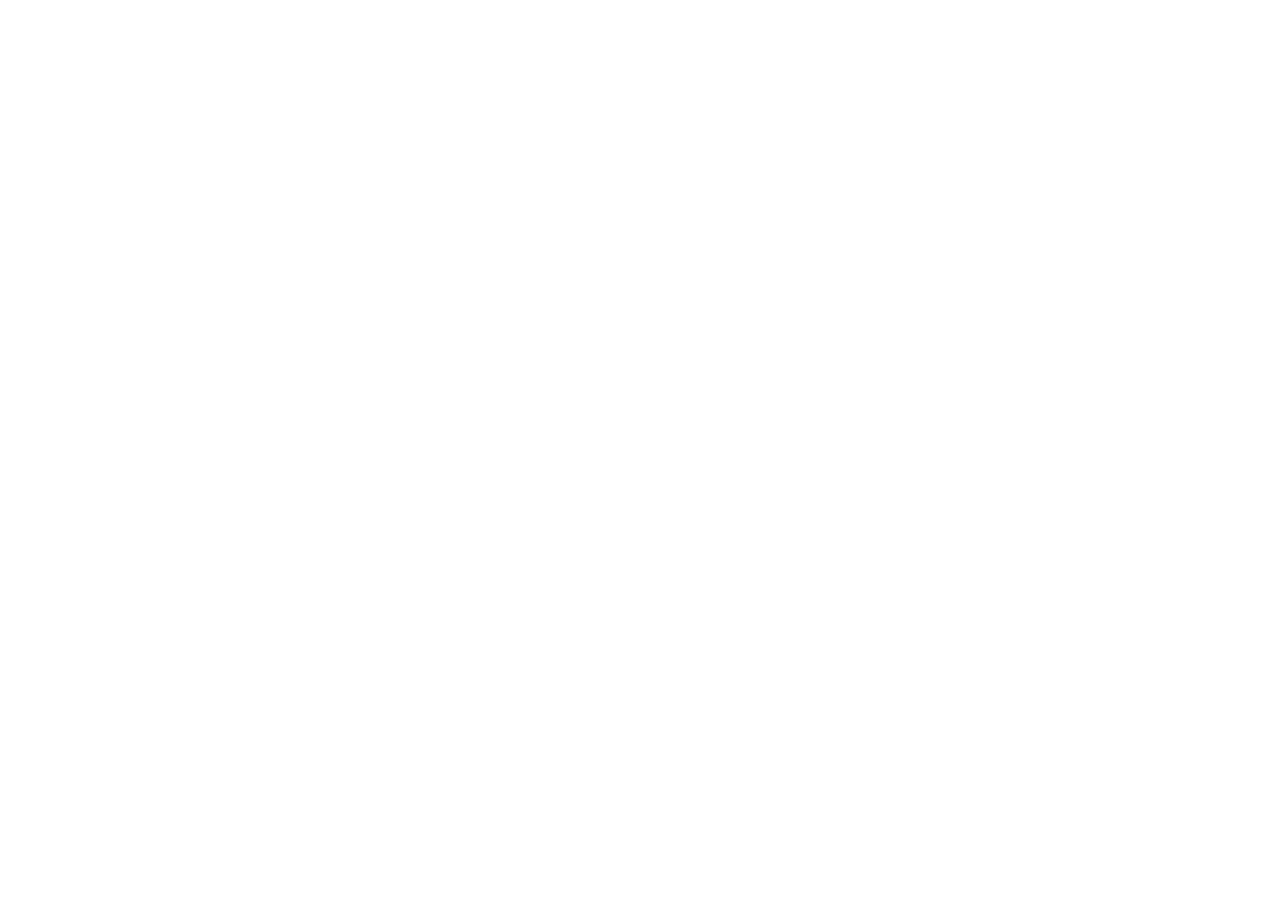
==== index.html @ 4f0bbcf7 "first commit" ====
<!DOCTYPE html>
<html lang="en">

<head>
    <meta charset="UTF-8">
    <meta name="viewport" content="width=device-width, initial-scale=1.0">
    <title>js-our-team</title>
    <link rel="stylesheet" href="./assets/css/style.css">
</head>

<body>
    <script src="./assets/script.js"></script>
</body>

</html>
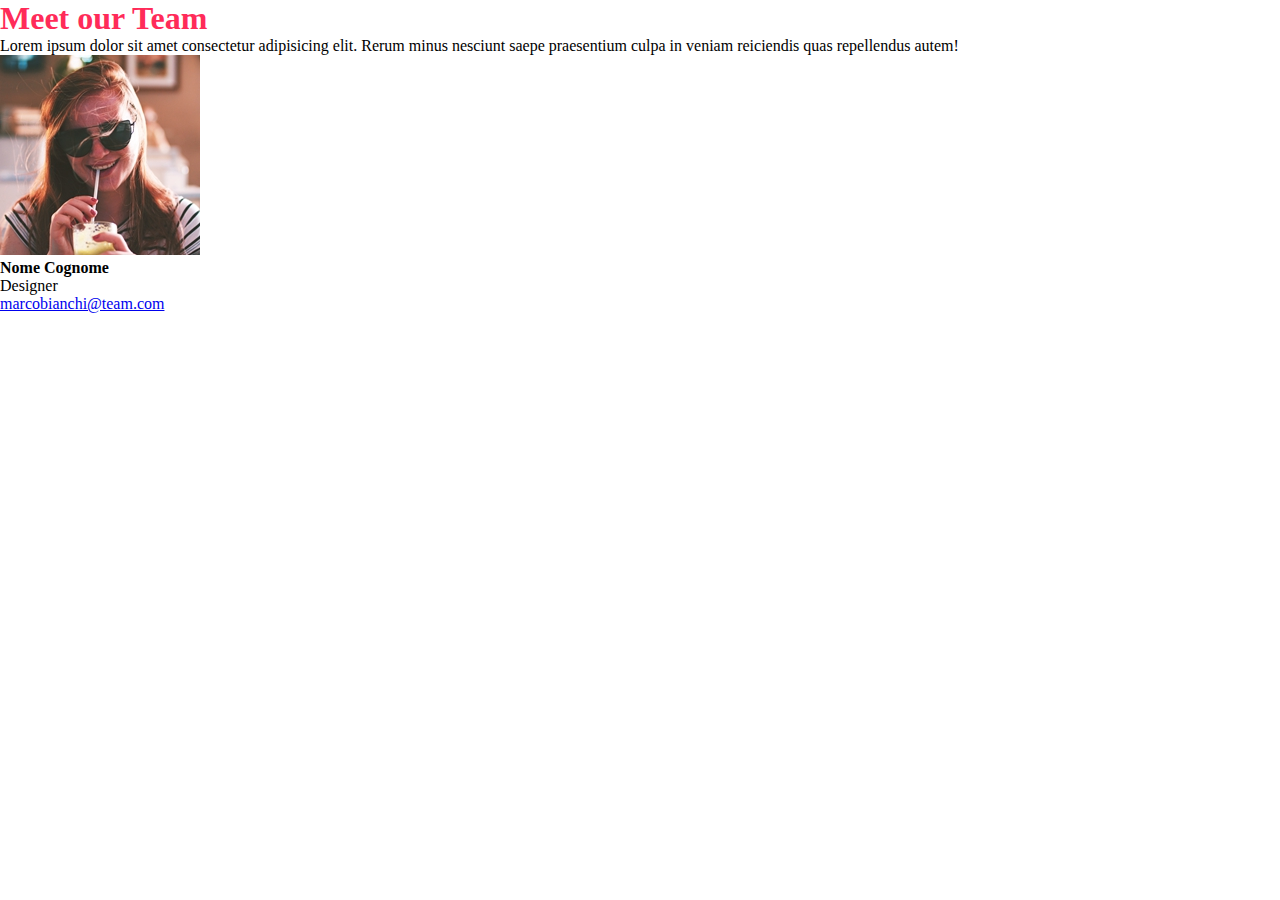
==== commit a8d30c90: "add html structure" ====
--- a/index.html
+++ b/index.html
@@ -9,6 +9,36 @@
 </head>
 
 <body>
+
+    <main>
+        <div>
+            <div>
+                <h1>Meet our Team</h1>
+                <p>
+                    Lorem ipsum dolor sit amet consectetur adipisicing elit. Rerum minus nesciunt saepe praesentium
+                    culpa in veniam reiciendis quas repellendus autem!
+                </p>
+            </div>
+        </div>
+
+        <section id="cards">
+            <div class="row d-flex">
+                <div class="col card">
+                    <img src="./assets/img/female1.png" alt="">
+                    <h4>Nome Cognome</h4>
+                    <p>Designer</p>
+                    <a href="#">marcobianchi@team.com</a>
+                </div>
+
+            </div>
+        </section>
+    </main>
+
+
+
+
+
+
     <script src="./assets/script.js"></script>
 </body>
 
--- a/assets/css/style.css
+++ b/assets/css/style.css
@@ -0,0 +1,20 @@
+* {
+    padding: 0;
+    margin: 0;
+    box-sizing: border-box;
+}
+
+:root {
+    --primary-color: rgb(255, 43, 89);
+    --secondary-color: white;
+    --card-background-color: black;
+    --email-color: rgb(48, 194, 252);
+}
+
+main {
+    background-color: var(--secondary-color);
+}
+
+h1 {
+    color: var(--primary-color);
+}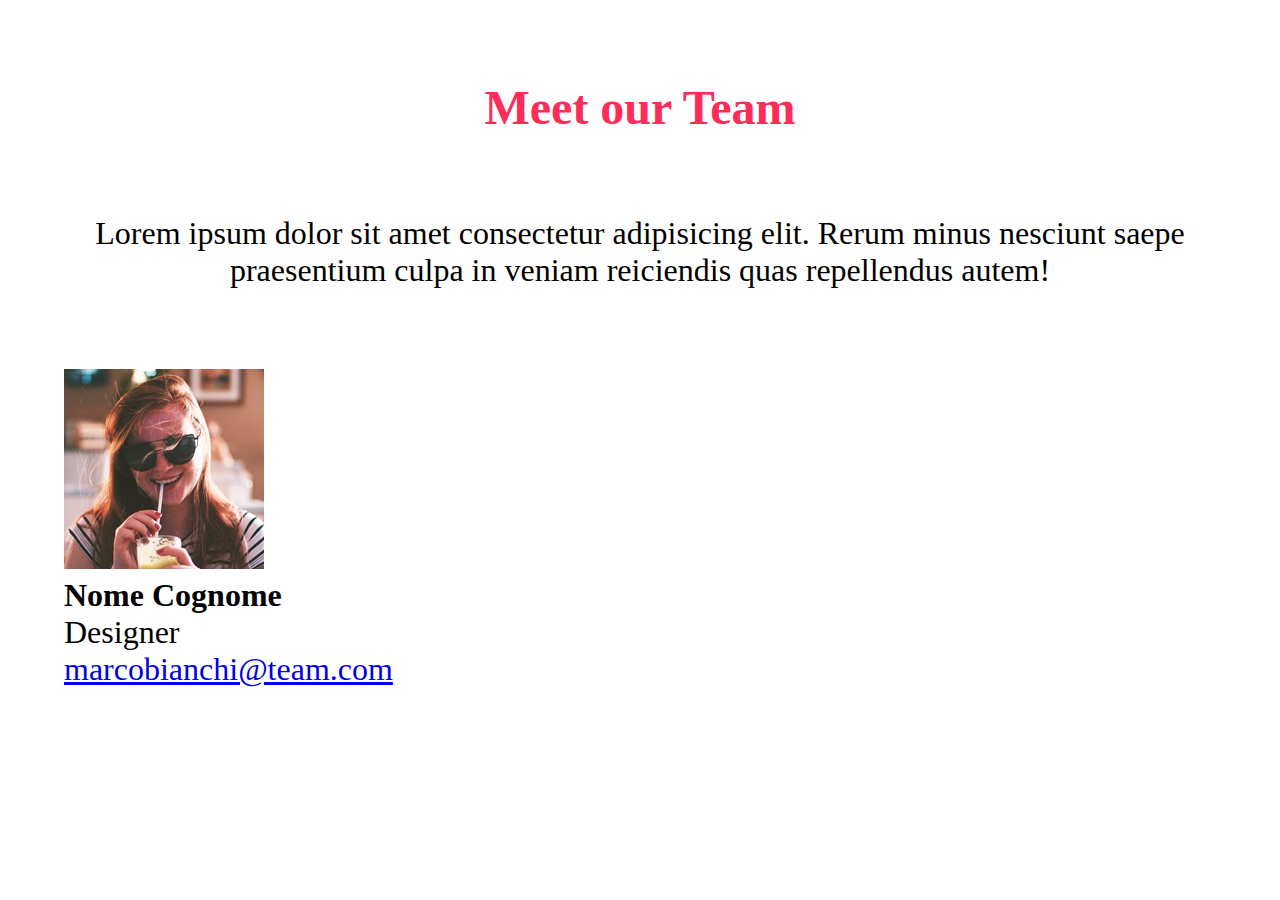
==== commit e81d5d3f: "add jumbotron" ====
--- a/index.html
+++ b/index.html
@@ -11,14 +11,12 @@
 <body>
 
     <main>
-        <div>
-            <div>
-                <h1>Meet our Team</h1>
-                <p>
-                    Lorem ipsum dolor sit amet consectetur adipisicing elit. Rerum minus nesciunt saepe praesentium
-                    culpa in veniam reiciendis quas repellendus autem!
-                </p>
-            </div>
+        <div id="jumbotron">
+            <h1>Meet our Team</h1>
+            <p>
+                Lorem ipsum dolor sit amet consectetur adipisicing elit. Rerum minus nesciunt saepe praesentium
+                culpa in veniam reiciendis quas repellendus autem!
+            </p>
         </div>
 
         <section id="cards">
--- a/assets/css/style.css
+++ b/assets/css/style.css
@@ -1,7 +1,9 @@
+/* #region common */
 * {
     padding: 0;
     margin: 0;
     box-sizing: border-box;
+    font-size: xx-large;
 }
 
 :root {
@@ -13,8 +15,37 @@
 
 main {
     background-color: var(--secondary-color);
+    margin: auto;
+    width: 90%;
 }
 
-h1 {
-    color: var(--primary-color);
-}+
+
+/* #endregion common */
+
+
+
+
+/* #region jumbotron */
+#jumbotron {
+    text-align: center;
+
+    h1 {
+        font-size: 1.5rem;
+        padding: 2.5rem;
+        color: var(--primary-color);
+    }
+
+    p {
+        padding-bottom: 2.5rem;
+    }
+}
+
+/* #endregion jumbotron */
+
+
+
+
+/* #region cards */
+
+/* #endregion cards */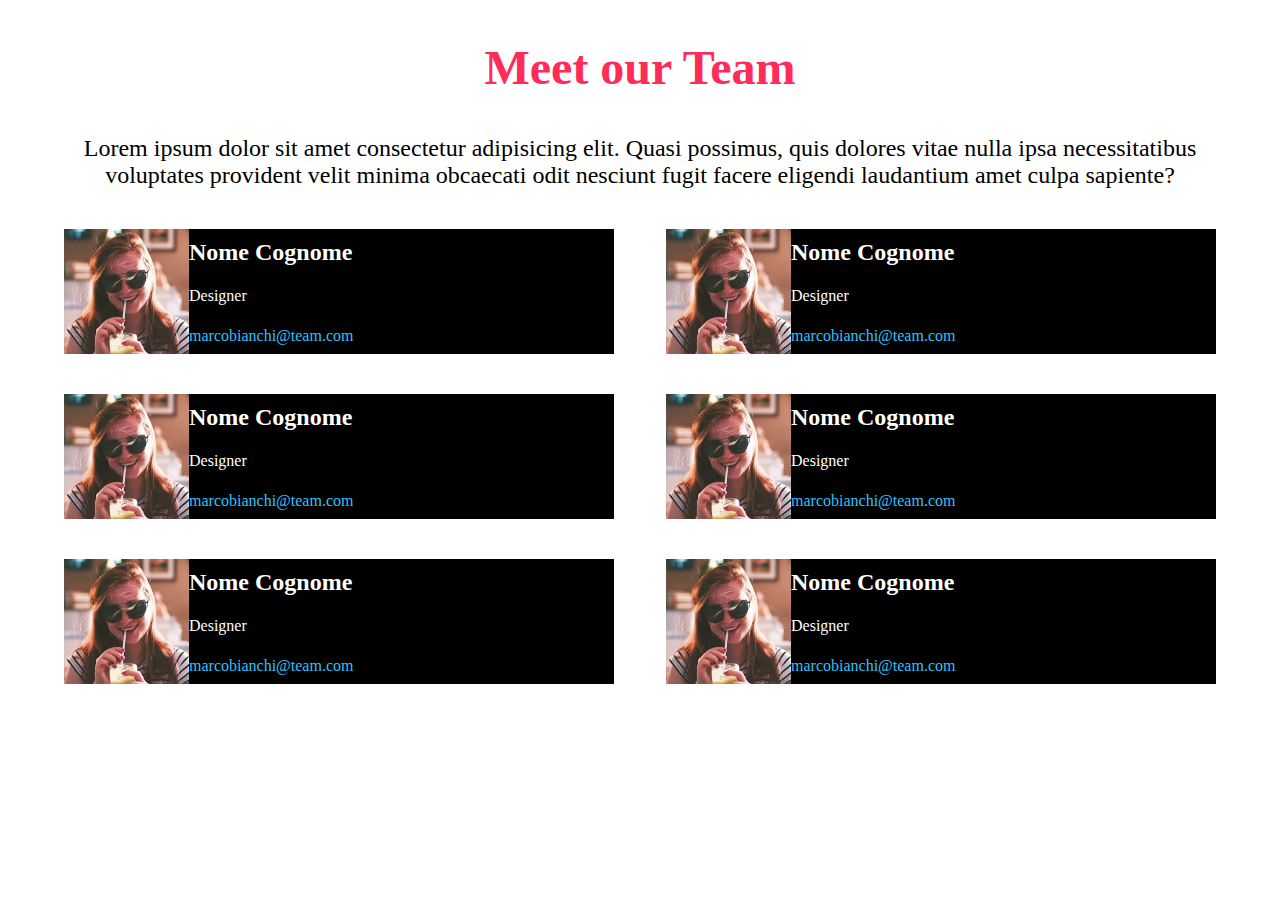
==== commit cf689a79: "add cards" ====
--- a/index.html
+++ b/index.html
@@ -8,26 +8,86 @@
     <link rel="stylesheet" href="./assets/css/style.css">
 </head>
 
-<body>
+<body class="debu">
 
     <main>
         <div id="jumbotron">
             <h1>Meet our Team</h1>
             <p>
-                Lorem ipsum dolor sit amet consectetur adipisicing elit. Rerum minus nesciunt saepe praesentium
-                culpa in veniam reiciendis quas repellendus autem!
+                Lorem ipsum dolor sit amet consectetur adipisicing elit. Quasi possimus, quis dolores vitae nulla ipsa
+                necessitatibus voluptates provident velit minima obcaecati odit nesciunt fugit facere eligendi
+                laudantium amet culpa sapiente?
             </p>
         </div>
 
         <section id="cards">
             <div class="row d-flex">
-                <div class="col card">
-                    <img src="./assets/img/female1.png" alt="">
-                    <h4>Nome Cognome</h4>
-                    <p>Designer</p>
-                    <a href="#">marcobianchi@team.com</a>
+                <div class="card d-flex">
+                    <div class="img-container">
+                        <img src="./assets/img/female1.png" alt="">
+                    </div>
+                    <div class="card-content d-flex">
+                        <h2>Nome Cognome</h2>
+                        <p>Designer</p>
+                        <a href="#">marcobianchi@team.com</a>
+                    </div>
+
                 </div>
+                <div class="card d-flex">
+                    <div class="img-container">
+                        <img src="./assets/img/female1.png" alt="">
+                    </div>
+                    <div class="card-content d-flex">
+                        <h2>Nome Cognome</h2>
+                        <p>Designer</p>
+                        <a href="#">marcobianchi@team.com</a>
+                    </div>
 
+                </div>
+                <div class="card d-flex">
+                    <div class="img-container">
+                        <img src="./assets/img/female1.png" alt="">
+                    </div>
+                    <div class="card-content d-flex">
+                        <h2>Nome Cognome</h2>
+                        <p>Designer</p>
+                        <a href="#">marcobianchi@team.com</a>
+                    </div>
+
+                </div>
+                <div class="card d-flex">
+                    <div class="img-container">
+                        <img src="./assets/img/female1.png" alt="">
+                    </div>
+                    <div class="card-content d-flex">
+                        <h2>Nome Cognome</h2>
+                        <p>Designer</p>
+                        <a href="#">marcobianchi@team.com</a>
+                    </div>
+
+                </div>
+                <div class="card d-flex">
+                    <div class="img-container">
+                        <img src="./assets/img/female1.png" alt="">
+                    </div>
+                    <div class="card-content d-flex">
+                        <h2>Nome Cognome</h2>
+                        <p>Designer</p>
+                        <a href="#">marcobianchi@team.com</a>
+                    </div>
+
+                </div>
+                <div class="card d-flex">
+                    <div class="img-container">
+                        <img src="./assets/img/female1.png" alt="">
+                    </div>
+                    <div class="card-content d-flex">
+                        <h2>Nome Cognome</h2>
+                        <p>Designer</p>
+                        <a href="#">marcobianchi@team.com</a>
+                    </div>
+
+                </div>
             </div>
         </section>
     </main>
--- a/assets/css/style.css
+++ b/assets/css/style.css
@@ -3,23 +3,66 @@
     padding: 0;
     margin: 0;
     box-sizing: border-box;
-    font-size: xx-large;
 }
 
 :root {
     --primary-color: rgb(255, 43, 89);
     --secondary-color: white;
     --card-background-color: black;
-    --email-color: rgb(48, 194, 252);
+    --hyper-color: rgb(48, 194, 252);
 }
 
 main {
+
     background-color: var(--secondary-color);
     margin: auto;
     width: 90%;
 }
 
+img {
+    height: 100%;
+}
 
+a {
+    text-decoration: none;
+}
+
+.d-flex {
+    display: flex;
+}
+
+.row {
+    flex-wrap: wrap;
+    justify-content: space-between;
+}
+
+
+
+/* #region debug */
+.debug {
+    * {
+        background-color: darkcyan;
+        border: 2px dotted black;
+
+        .card {
+            background-color: grey;
+
+            .img-container {
+                background-color: orange;
+            }
+
+            .card-content {
+                background-color: pink;
+
+                * {
+                    background-color: blueviolet;
+                }
+            }
+        }
+    }
+}
+
+/* #endregion debug */
 
 /* #endregion common */
 
@@ -28,10 +71,11 @@
 
 /* #region jumbotron */
 #jumbotron {
+    font-size: x-large;
     text-align: center;
 
     h1 {
-        font-size: 1.5rem;
+        font-size: 3rem;
         padding: 2.5rem;
         color: var(--primary-color);
     }
@@ -47,5 +91,30 @@
 
 
 /* #region cards */
+#cards {
+
+    color: var(--secondary-color);
+
+    .card {
+        background-color: var(--card-background-color);
+        height: 125px;
+        width: 550px;
+        margin-bottom: 2.5rem;
+
+        .img-container {
+            width: fit-content;
+        }
+
+        .card-content {
+            flex-direction: column;
+            justify-content: space-evenly;
+            gap: 0.75rem;
+
+            a {
+                color: var(--hyper-color);
+            }
+        }
+    }
+}
 
 /* #endregion cards */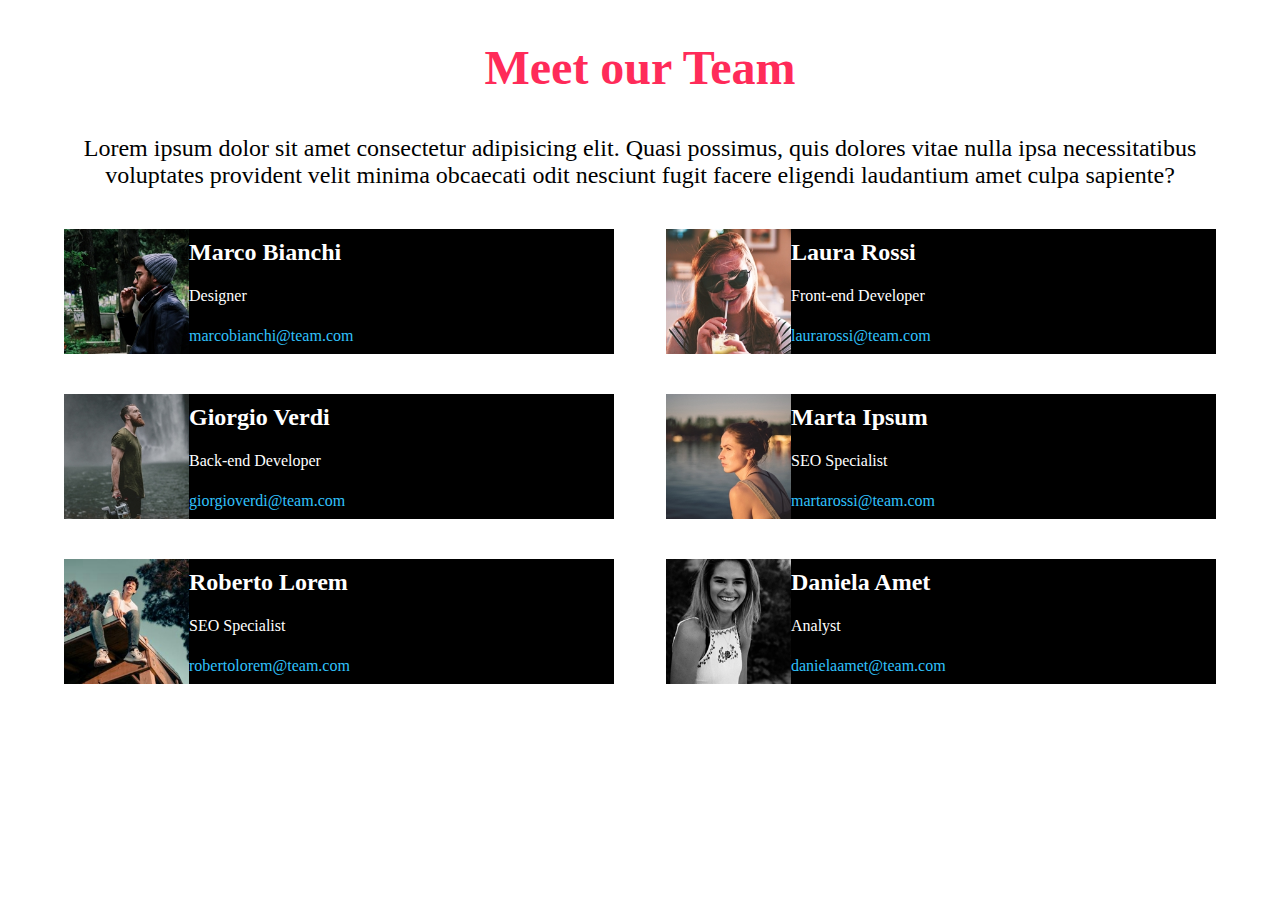
==== commit 50d8022a: "add dynamic card generation" ====
--- a/index.html
+++ b/index.html
@@ -22,72 +22,8 @@
 
         <section id="cards">
             <div class="row d-flex">
-                <div class="card d-flex">
-                    <div class="img-container">
-                        <img src="./assets/img/female1.png" alt="">
-                    </div>
-                    <div class="card-content d-flex">
-                        <h2>Nome Cognome</h2>
-                        <p>Designer</p>
-                        <a href="#">marcobianchi@team.com</a>
-                    </div>
 
-                </div>
-                <div class="card d-flex">
-                    <div class="img-container">
-                        <img src="./assets/img/female1.png" alt="">
-                    </div>
-                    <div class="card-content d-flex">
-                        <h2>Nome Cognome</h2>
-                        <p>Designer</p>
-                        <a href="#">marcobianchi@team.com</a>
-                    </div>
-
-                </div>
-                <div class="card d-flex">
-                    <div class="img-container">
-                        <img src="./assets/img/female1.png" alt="">
-                    </div>
-                    <div class="card-content d-flex">
-                        <h2>Nome Cognome</h2>
-                        <p>Designer</p>
-                        <a href="#">marcobianchi@team.com</a>
-                    </div>
-
-                </div>
-                <div class="card d-flex">
-                    <div class="img-container">
-                        <img src="./assets/img/female1.png" alt="">
-                    </div>
-                    <div class="card-content d-flex">
-                        <h2>Nome Cognome</h2>
-                        <p>Designer</p>
-                        <a href="#">marcobianchi@team.com</a>
-                    </div>
-
-                </div>
-                <div class="card d-flex">
-                    <div class="img-container">
-                        <img src="./assets/img/female1.png" alt="">
-                    </div>
-                    <div class="card-content d-flex">
-                        <h2>Nome Cognome</h2>
-                        <p>Designer</p>
-                        <a href="#">marcobianchi@team.com</a>
-                    </div>
-
-                </div>
-                <div class="card d-flex">
-                    <div class="img-container">
-                        <img src="./assets/img/female1.png" alt="">
-                    </div>
-                    <div class="card-content d-flex">
-                        <h2>Nome Cognome</h2>
-                        <p>Designer</p>
-                        <a href="#">marcobianchi@team.com</a>
-                    </div>
-
-                </div>
+            </div>
             </div>
         </section>
     </main>
